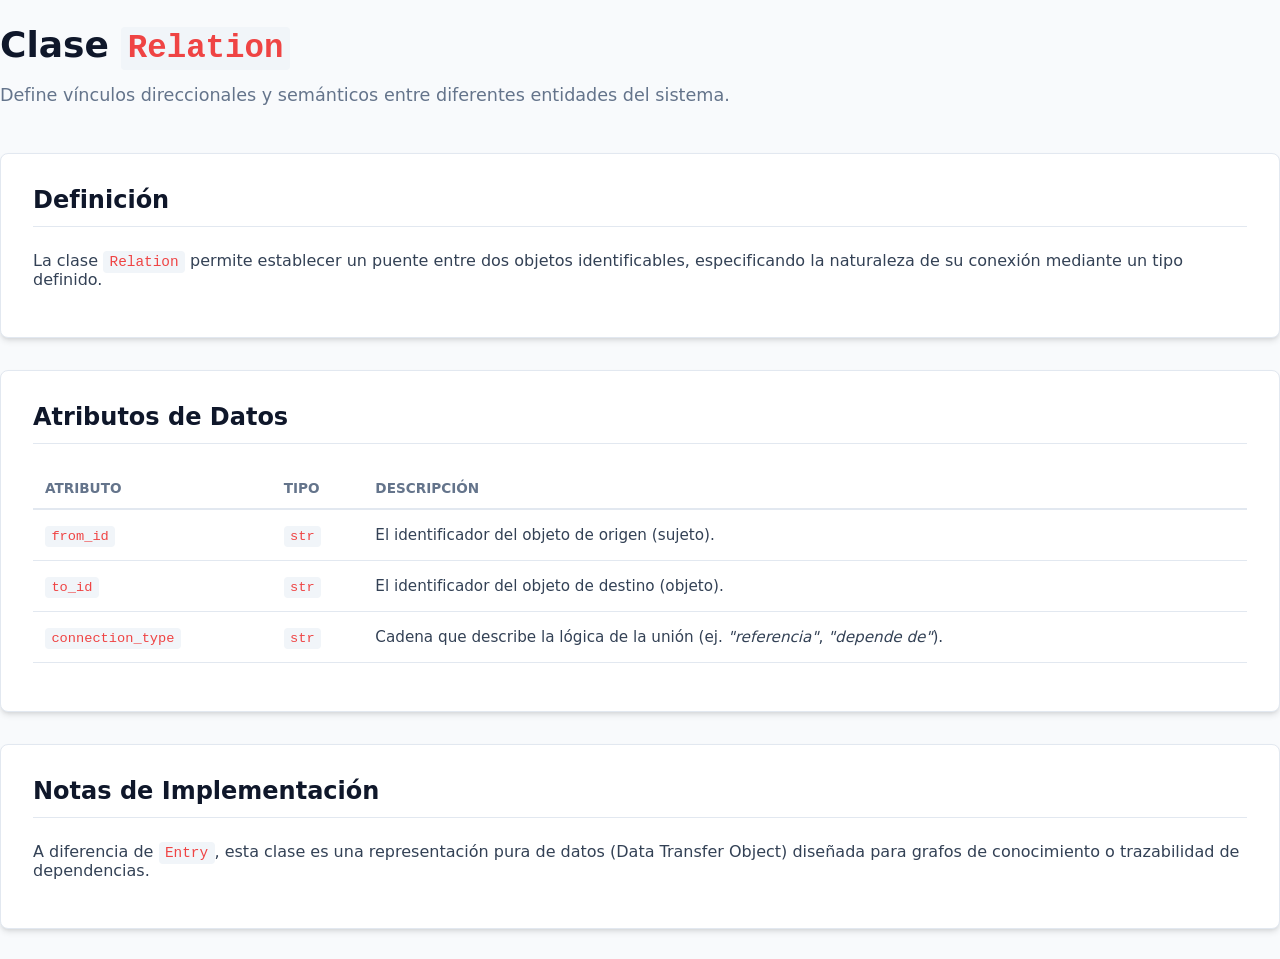
==== docs/Relation.html @ 148228a9 "docs: agregar mas documentacion" ====
<!DOCTYPE html>
<html lang="es">
<head>
    <meta charset="UTF-8">
    <meta name="viewport" content="width=device-width, initial-scale=1.0">
    <title>Documentación de Clase: Relation</title>
    <link rel="stylesheet" href="style.css">
</head>
<body>
    <div class="container">
        <header>
            <h1>Clase <code>Relation</code></h1>
            <p class="subtitle">Define vínculos direccionales y semánticos entre diferentes entidades del sistema.</p>
        </header>

        <section class="definition">
            <h2>Definición</h2>
            <p>La clase <code>Relation</code> permite establecer un puente entre dos objetos identificables, especificando la naturaleza de su conexión mediante un tipo definido.</p>
        </section>

        <section class="attributes">
            <h2>Atributos de Datos</h2>
            <table>
                <thead>
                    <tr>
                        <th>Atributo</th>
                        <th>Tipo</th>
                        <th>Descripción</th>
                    </tr>
                </thead>
                <tbody>
                    <tr>
                        <td><code>from_id</code></td>
                        <td><code>str</code></td>
                        <td>El identificador del objeto de origen (sujeto).</td>
                    </tr>
                    <tr>
                        <td><code>to_id</code></td>
                        <td><code>str</code></td>
                        <td>El identificador del objeto de destino (objeto).</td>
                    </tr>
                    <tr>
                        <td><code>connection_type</code></td>
                        <td><code>str</code></td>
                        <td>Cadena que describe la lógica de la unión (ej. <em>"referencia"</em>, <em>"depende de"</em>).</td>
                    </tr>
                </tbody>
            </table>
        </section>

        <section class="usage-note">
            <h2>Notas de Implementación</h2>
            <p>A diferencia de <code>Entry</code>, esta clase es una representación pura de datos (Data Transfer Object) diseñada para grafos de conocimiento o trazabilidad de dependencias.</p>
        </section>
    </div>
</body>
</html>
---- docs/style.css ----
/* Variables de diseño */
:root {
    --primary: #3b82f6;
    --primary-dark: #2563eb;
    --bg-main: #f8fafc;
    --bg-card: #ffffff;
    --sidebar-bg: #1e293b;
    --text-main: #334155;
    --text-bold: #0f172a;
    --code-color: #ef4444;
    --code-bg: #f1f5f9;
    --border: #e2e8f0;
    --radius: 8px;
    --shadow: 0 4px 6px -1px rgb(0 0 0 / 0.1), 0 2px 4px -2px rgb(0 0 0 / 0.1);
}

* { box-sizing: border-box; }

body {
    font-family: 'Inter', system-ui, -apple-system, sans-serif;
    background-color: var(--bg-main);
    color: var(--text-main);
    margin: 0;
    display: flex;
    min-height: 100vh;
}

/* Sidebar */
.sidebar {
    width: 260px;
    background-color: var(--sidebar-bg);
    color: white;
    padding: 2rem 1.5rem;
    position: fixed;
    height: 100vh;
}

.sidebar h2 {
    font-size: 0.75rem;
    text-transform: uppercase;
    letter-spacing: 0.1em;
    color: #94a3b8;
    margin-bottom: 1.5rem;
}

.sidebar nav a {
    display: block;
    color: #cbd5e1;
    text-decoration: none;
    padding: 0.6rem 0;
    font-size: 0.95rem;
    transition: color 0.2s;
}

.sidebar nav a:hover { color: white; }
.sidebar nav a.active { color: var(--primary); font-weight: 600; }

/* Contenido Principal */
.main-content {
    margin-left: 260px;
    flex: 1;
    padding: 3rem 4rem;
    max-width: 1000px;
}

header {
    margin-bottom: 3rem;
}

h1 {
    font-size: 2.25rem;
    color: var(--text-bold);
    margin-bottom: 0.5rem;
}

.subtitle {
    font-size: 1.1rem;
    color: #64748b;
}

/* Tarjetas y Secciones */
section {
    background: var(--bg-card);
    padding: 2rem;
    border-radius: var(--radius);
    box-shadow: var(--shadow);
    margin-bottom: 2rem;
    border: 1px solid var(--border);
}

h2 {
    font-size: 1.5rem;
    color: var(--text-bold);
    margin-top: 0;
    border-bottom: 1px solid var(--border);
    padding-bottom: 0.75rem;
    margin-bottom: 1.5rem;
}

/* Tablas */
table {
    width: 100%;
    border-collapse: collapse;
    margin: 1rem 0;
}

th {
    text-align: left;
    font-size: 0.85rem;
    text-transform: uppercase;
    color: #64748b;
    padding: 0.75rem;
    border-bottom: 2px solid var(--border);
}

td {
    padding: 1rem 0.75rem;
    border-bottom: 1px solid var(--border);
    font-size: 0.95rem;
}

/* Componentes de código */
code {
    font-family: 'Fira Code', 'Menlo', monospace;
    background-color: var(--code-bg);
    color: var(--code-color);
    padding: 0.2rem 0.4rem;
    border-radius: 4px;
    font-size: 0.9em;
}

.method-box {
    background: #f8fafc;
    border-left: 4px solid var(--primary);
    padding: 1.25rem;
    border-radius: 0 var(--radius) var(--radius) 0;
}

/* Responsive */
@media (max-width: 768px) {
    .sidebar { display: none; }
    .main-content { margin-left: 0; padding: 2rem; }
}
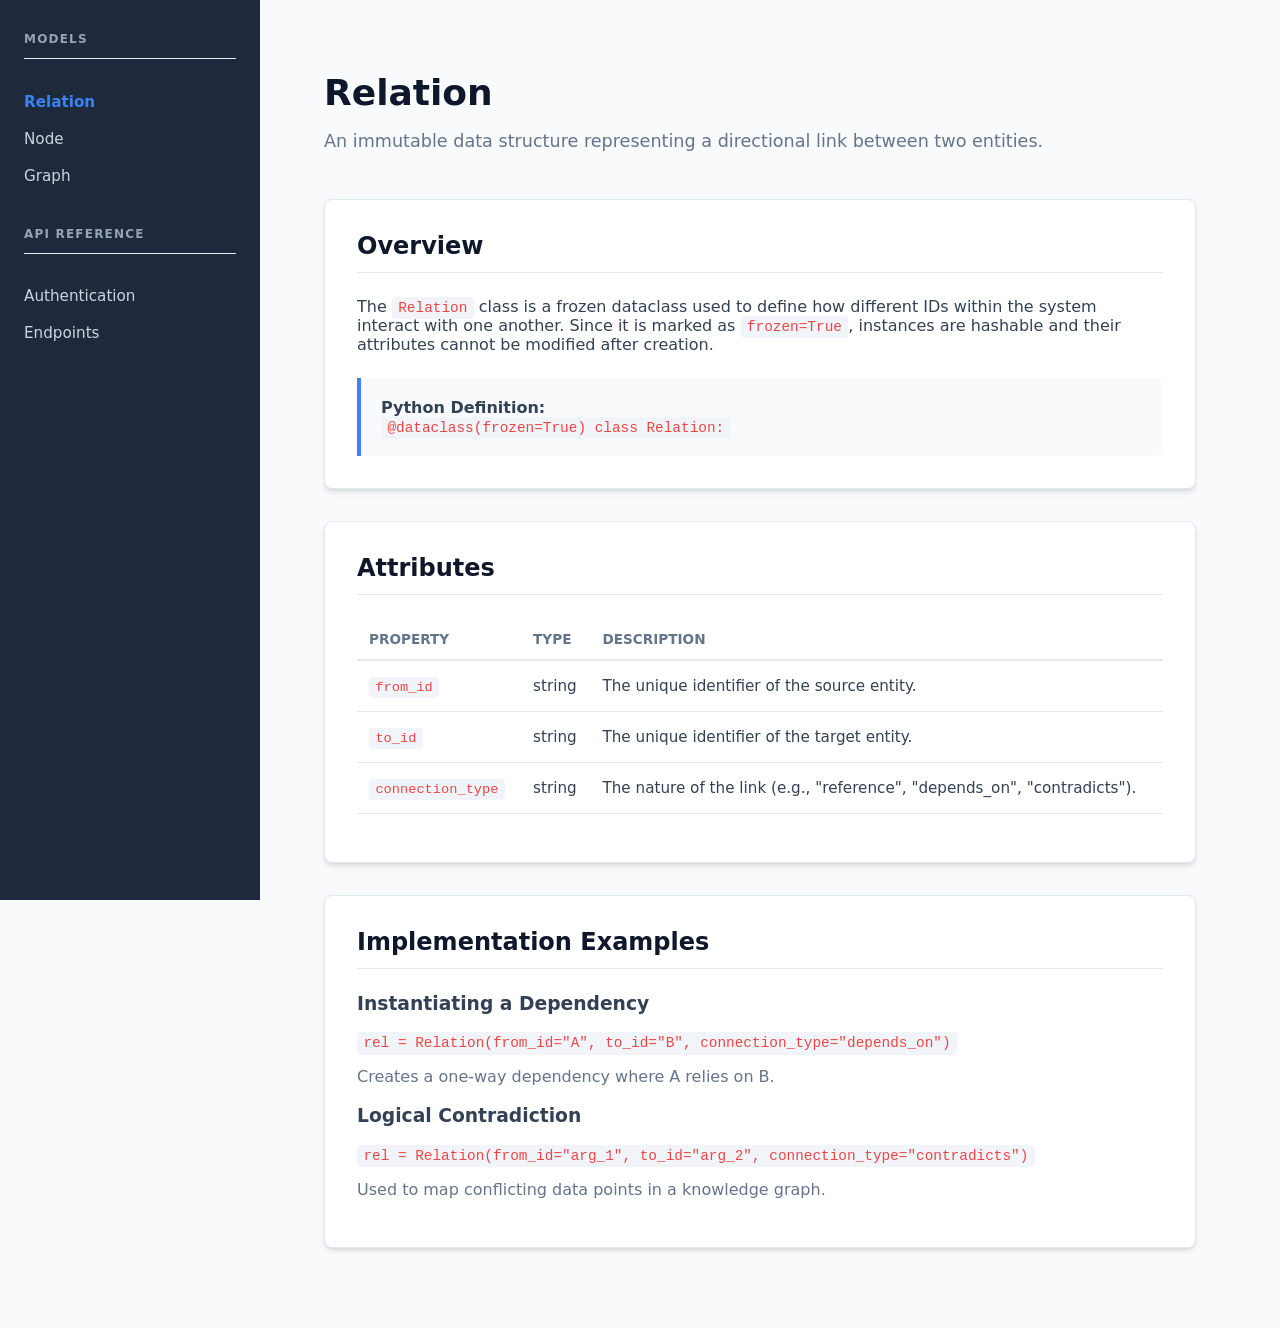
==== commit 6cbb3bb6: "docs: actualizar documentacion" ====
--- a/docs/Relation.html
+++ b/docs/Relation.html
@@ -1,57 +1,89 @@
 <!DOCTYPE html>
-<html lang="es">
+<html lang="en">
 <head>
     <meta charset="UTF-8">
     <meta name="viewport" content="width=device-width, initial-scale=1.0">
-    <title>Documentación de Clase: Relation</title>
+    <title>Relation Dataclass Documentation</title>
     <link rel="stylesheet" href="style.css">
 </head>
-<body>
-    <div class="container">
+<body id="repository">
+
+    <aside class="sidebar">
+        <h2>Models</h2>
+        <nav>
+            <a href="#" class="active">Relation</a>
+            <a href="#">Node</a>
+            <a href="#">Graph</a>
+        </nav>
+        <h2 style="margin-top: 2rem;">API Reference</h2>
+        <nav>
+            <a href="#">Authentication</a>
+            <a href="#">Endpoints</a>
+        </nav>
+    </aside>
+
+    <main class="main-content">
         <header>
-            <h1>Clase <code>Relation</code></h1>
-            <p class="subtitle">Define vínculos direccionales y semánticos entre diferentes entidades del sistema.</p>
+            <h1>Relation</h1>
+            <p class="subtitle">An immutable data structure representing a directional link between two entities.</p>
         </header>
 
-        <section class="definition">
-            <h2>Definición</h2>
-            <p>La clase <code>Relation</code> permite establecer un puente entre dos objetos identificables, especificando la naturaleza de su conexión mediante un tipo definido.</p>
+        <section>
+            <h2>Overview</h2>
+            <p>The <code>Relation</code> class is a frozen dataclass used to define how different IDs within the system interact with one another. Since it is marked as <code>frozen=True</code>, instances are hashable and their attributes cannot be modified after creation.</p>
+            
+            <div class="method-box" style="margin-top: 1.5rem;">
+                <strong>Python Definition:</strong><br>
+                <code>@dataclass(frozen=True) class Relation:</code>
+            </div>
         </section>
 
-        <section class="attributes">
-            <h2>Atributos de Datos</h2>
+        <section>
+            <h2>Attributes</h2>
             <table>
                 <thead>
                     <tr>
-                        <th>Atributo</th>
-                        <th>Tipo</th>
-                        <th>Descripción</th>
+                        <th>Property</th>
+                        <th>Type</th>
+                        <th>Description</th>
                     </tr>
                 </thead>
                 <tbody>
                     <tr>
                         <td><code>from_id</code></td>
-                        <td><code>str</code></td>
-                        <td>El identificador del objeto de origen (sujeto).</td>
+                        <td>string</td>
+                        <td>The unique identifier of the source entity.</td>
                     </tr>
                     <tr>
                         <td><code>to_id</code></td>
-                        <td><code>str</code></td>
-                        <td>El identificador del objeto de destino (objeto).</td>
+                        <td>string</td>
+                        <td>The unique identifier of the target entity.</td>
                     </tr>
                     <tr>
                         <td><code>connection_type</code></td>
-                        <td><code>str</code></td>
-                        <td>Cadena que describe la lógica de la unión (ej. <em>"referencia"</em>, <em>"depende de"</em>).</td>
+                        <td>string</td>
+                        <td>The nature of the link (e.g., "reference", "depends_on", "contradicts").</td>
                     </tr>
                 </tbody>
             </table>
         </section>
 
-        <section class="usage-note">
-            <h2>Notas de Implementación</h2>
-            <p>A diferencia de <code>Entry</code>, esta clase es una representación pura de datos (Data Transfer Object) diseñada para grafos de conocimiento o trazabilidad de dependencias.</p>
+        <section>
+            <h2>Implementation Examples</h2>
+            
+            <div class="method-card">
+                <h3>Instantiating a Dependency</h3>
+                <p><code>rel = Relation(from_id="A", to_id="B", connection_type="depends_on")</code></p>
+                <p style="margin-top: 0.5rem; color: #64748b;">Creates a one-way dependency where A relies on B.</p>
+            </div>
+
+            <div class="method-card">
+                <h3>Logical Contradiction</h3>
+                <p><code>rel = Relation(from_id="arg_1", to_id="arg_2", connection_type="contradicts")</code></p>
+                <p style="margin-top: 0.5rem; color: #64748b;">Used to map conflicting data points in a knowledge graph.</p>
+            </div>
         </section>
-    </div>
+    </main>
+
 </body>
 </html>
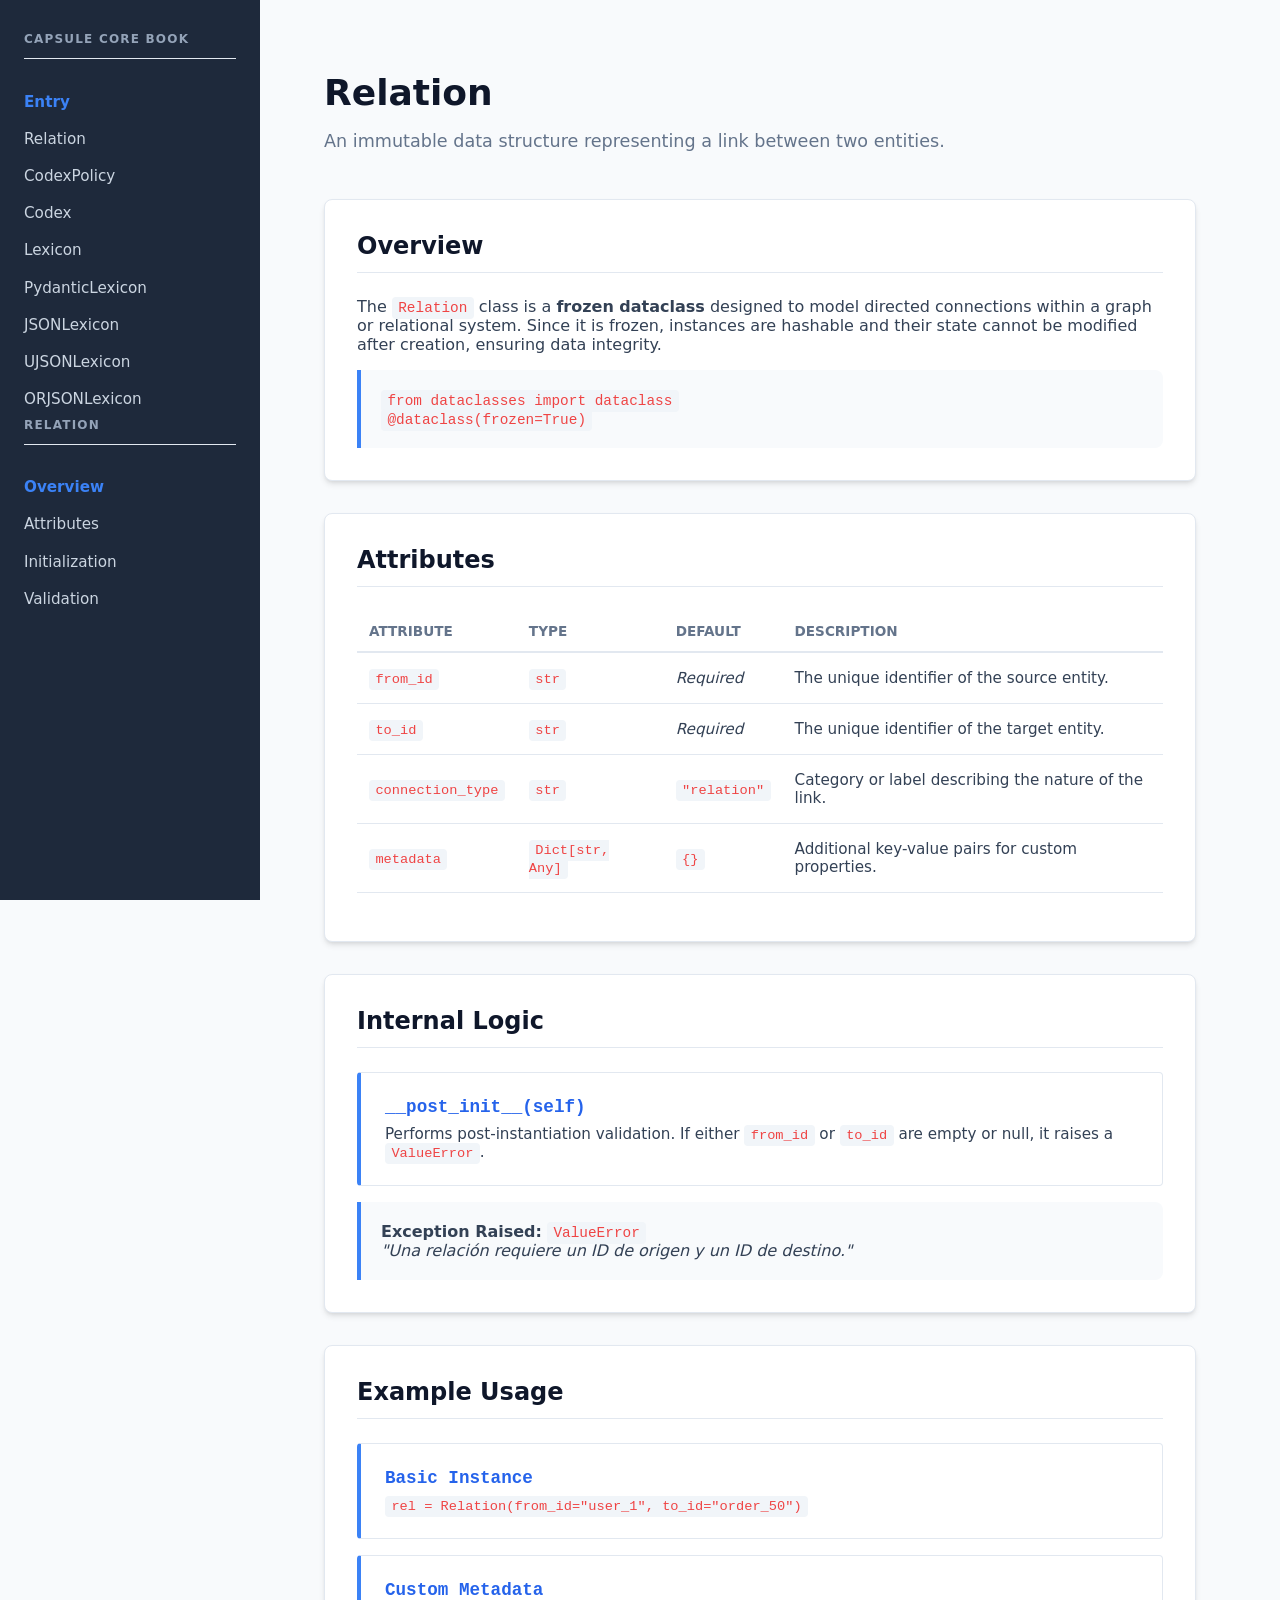
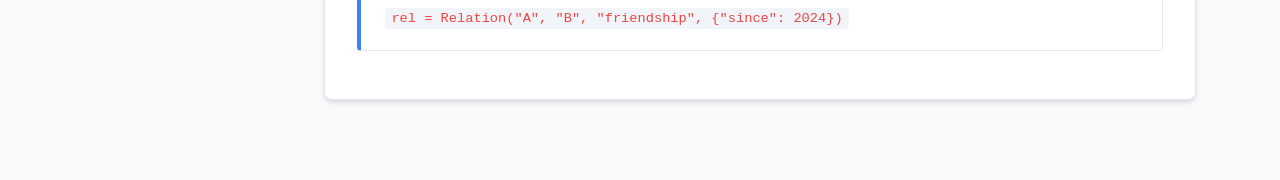
==== commit aa1a8b2c: "deploy: 9e264cf4c6032ed0a0fefa1d26f1f5e4318d8916" ====
--- a/docs/Relation.html
+++ b/docs/Relation.html
@@ -3,84 +3,118 @@
 <head>
     <meta charset="UTF-8">
     <meta name="viewport" content="width=device-width, initial-scale=1.0">
-    <title>Relation Dataclass Documentation</title>
+    <title>Relation Class Documentation</title>
     <link rel="stylesheet" href="style.css">
 </head>
-<body id="repository">
+<body>
 
     <aside class="sidebar">
-        <h2>Models</h2>
+        <h2>Capsule Core book</h2>
         <nav>
-            <a href="#" class="active">Relation</a>
-            <a href="#">Node</a>
-            <a href="#">Graph</a>
+            <a href="Entry.html" class="active">Entry</a>
+            <a href="Relation.html">Relation</a>
+            <a href="CodexPolicy.html">CodexPolicy</a>
+            <a href="Codex.html">Codex</a>
+            <a href="Lexicon.html">Lexicon</a>
+            <a href="PydanticLexicon.html">PydanticLexicon</a>
+            <a href="JSONLexicon.html">JSONLexicon</a>
+            <a href="UJSONLexicon.html">UJSONLexicon</a>
+            <a href="ORJSONLexicon.html">ORJSONLexicon</a>
         </nav>
-        <h2 style="margin-top: 2rem;">API Reference</h2>
+        <h2>Relation</h2>
         <nav>
-            <a href="#">Authentication</a>
-            <a href="#">Endpoints</a>
+            <a href="#overview" class="active">Overview</a>
+            <a href="#attributes">Attributes</a>
+            <a href="#initialization">Initialization</a>
+            <a href="#validation">Validation</a>
         </nav>
     </aside>
 
     <main class="main-content">
-        <header>
+        <header id="repository">
             <h1>Relation</h1>
-            <p class="subtitle">An immutable data structure representing a directional link between two entities.</p>
+            <p class="subtitle">An immutable data structure representing a link between two entities.</p>
         </header>
 
-        <section>
+        <section id="overview">
             <h2>Overview</h2>
-            <p>The <code>Relation</code> class is a frozen dataclass used to define how different IDs within the system interact with one another. Since it is marked as <code>frozen=True</code>, instances are hashable and their attributes cannot be modified after creation.</p>
-            
-            <div class="method-box" style="margin-top: 1.5rem;">
-                <strong>Python Definition:</strong><br>
-                <code>@dataclass(frozen=True) class Relation:</code>
+            <p>
+                The <code>Relation</code> class is a <strong>frozen dataclass</strong> designed to model directed connections 
+                within a graph or relational system. Since it is frozen, instances are hashable and their state cannot 
+                be modified after creation, ensuring data integrity.
+            </p>
+            <div class="method-box">
+                <code>from dataclasses import dataclass</code><br>
+                <code>@dataclass(frozen=True)</code>
             </div>
         </section>
 
-        <section>
+        <section id="attributes">
             <h2>Attributes</h2>
             <table>
                 <thead>
                     <tr>
-                        <th>Property</th>
+                        <th>Attribute</th>
                         <th>Type</th>
+                        <th>Default</th>
                         <th>Description</th>
                     </tr>
                 </thead>
                 <tbody>
                     <tr>
                         <td><code>from_id</code></td>
-                        <td>string</td>
+                        <td><code>str</code></td>
+                        <td><em>Required</em></td>
                         <td>The unique identifier of the source entity.</td>
                     </tr>
                     <tr>
                         <td><code>to_id</code></td>
-                        <td>string</td>
+                        <td><code>str</code></td>
+                        <td><em>Required</em></td>
                         <td>The unique identifier of the target entity.</td>
                     </tr>
                     <tr>
                         <td><code>connection_type</code></td>
-                        <td>string</td>
-                        <td>The nature of the link (e.g., "reference", "depends_on", "contradicts").</td>
+                        <td><code>str</code></td>
+                        <td><code>"relation"</code></td>
+                        <td>Category or label describing the nature of the link.</td>
+                    </tr>
+                    <tr>
+                        <td><code>metadata</code></td>
+                        <td><code>Dict[str, Any]</code></td>
+                        <td><code>{}</code></td>
+                        <td>Additional key-value pairs for custom properties.</td>
                     </tr>
                 </tbody>
             </table>
         </section>
 
-        <section>
-            <h2>Implementation Examples</h2>
+        <section id="validation">
+            <h2>Internal Logic</h2>
             
             <div class="method-card">
-                <h3>Instantiating a Dependency</h3>
-                <p><code>rel = Relation(from_id="A", to_id="B", connection_type="depends_on")</code></p>
-                <p style="margin-top: 0.5rem; color: #64748b;">Creates a one-way dependency where A relies on B.</p>
+                <h3>__post_init__(self)</h3>
+                <p>
+                    Performs post-instantiation validation. If either <code>from_id</code> or <code>to_id</code> 
+                    are empty or null, it raises a <code>ValueError</code>.
+                </p>
             </div>
 
+            <div class="method-box" style="margin-top: 1rem;">
+                <strong>Exception Raised:</strong> <code>ValueError</code><br>
+                <em>"Una relación requiere un ID de origen y un ID de destino."</em>
+            </div>
+        </section>
+
+        <section id="initialization">
+            <h2>Example Usage</h2>
             <div class="method-card">
-                <h3>Logical Contradiction</h3>
-                <p><code>rel = Relation(from_id="arg_1", to_id="arg_2", connection_type="contradicts")</code></p>
-                <p style="margin-top: 0.5rem; color: #64748b;">Used to map conflicting data points in a knowledge graph.</p>
+                <h3>Basic Instance</h3>
+                <p><code>rel = Relation(from_id="user_1", to_id="order_50")</code></p>
+            </div>
+            <div class="method-card">
+                <h3>Custom Metadata</h3>
+                <p><code>rel = Relation("A", "B", "friendship", {"since": 2024})</code></p>
             </div>
         </section>
     </main>
--- a/docs/style.css
+++ b/docs/style.css
@@ -33,6 +33,25 @@
     padding: 2rem 1.5rem;
     position: fixed;
     height: 100vh;
+    
+    /* Nuevas propiedades para scroll */
+    overflow-y: auto; /* Habilita el scroll vertical si el contenido excede la altura */
+    scrollbar-width: thin; /* Para Firefox: hace la barra más discreta */
+    scrollbar-color: #475569 transparent; /* Para Firefox: color de la barra */
+}
+
+/* Opcional: Personalización de la barra de scroll para navegadores Webkit (Chrome, Safari, Edge) */
+.sidebar::-webkit-scrollbar {
+    width: 6px;
+}
+
+.sidebar::-webkit-scrollbar-thumb {
+    background-color: #475569; /* Color del "agarre" de la barra */
+    border-radius: 10px;
+}
+
+.sidebar::-webkit-scrollbar-track {
+    background: transparent; /* Fondo de la barra */
 }
 
 .sidebar h2 {
@@ -140,4 +159,45 @@
 @media (max-width: 768px) {
     .sidebar { display: none; }
     .main-content { margin-left: 0; padding: 2rem; }
+}
+/* Añade esto a tu style.css anterior */
+
+.method-card {
+    background: #ffffff;
+    border: 1px solid var(--border);
+    border-left: 4px solid var(--primary);
+    padding: 1.5rem;
+    margin-bottom: 1rem;
+    border-radius: 4px;
+    transition: transform 0.2s ease;
+}
+
+.method-card:hover {
+    transform: translateX(5px);
+    box-shadow: 0 2px 8px rgba(0,0,0,0.05);
+}
+
+.method-card h3 {
+    margin: 0 0 0.5rem 0;
+    font-family: 'Fira Code', monospace;
+    font-size: 1.1rem;
+    color: var(--primary-dark);
+}
+
+.method-card p {
+    margin: 0;
+    color: var(--text-main);
+    font-size: 0.95rem;
+}
+
+/* Estilo para indicar que es una Interfaz/Abstracta */
+#repository header h1::after {
+    content: "ABSTRACT";
+    font-size: 0.6rem;
+    background: #64748b;
+    color: white;
+    padding: 2px 6px;
+    border-radius: 4px;
+    vertical-align: middle;
+    margin-left: 10px;
 }
